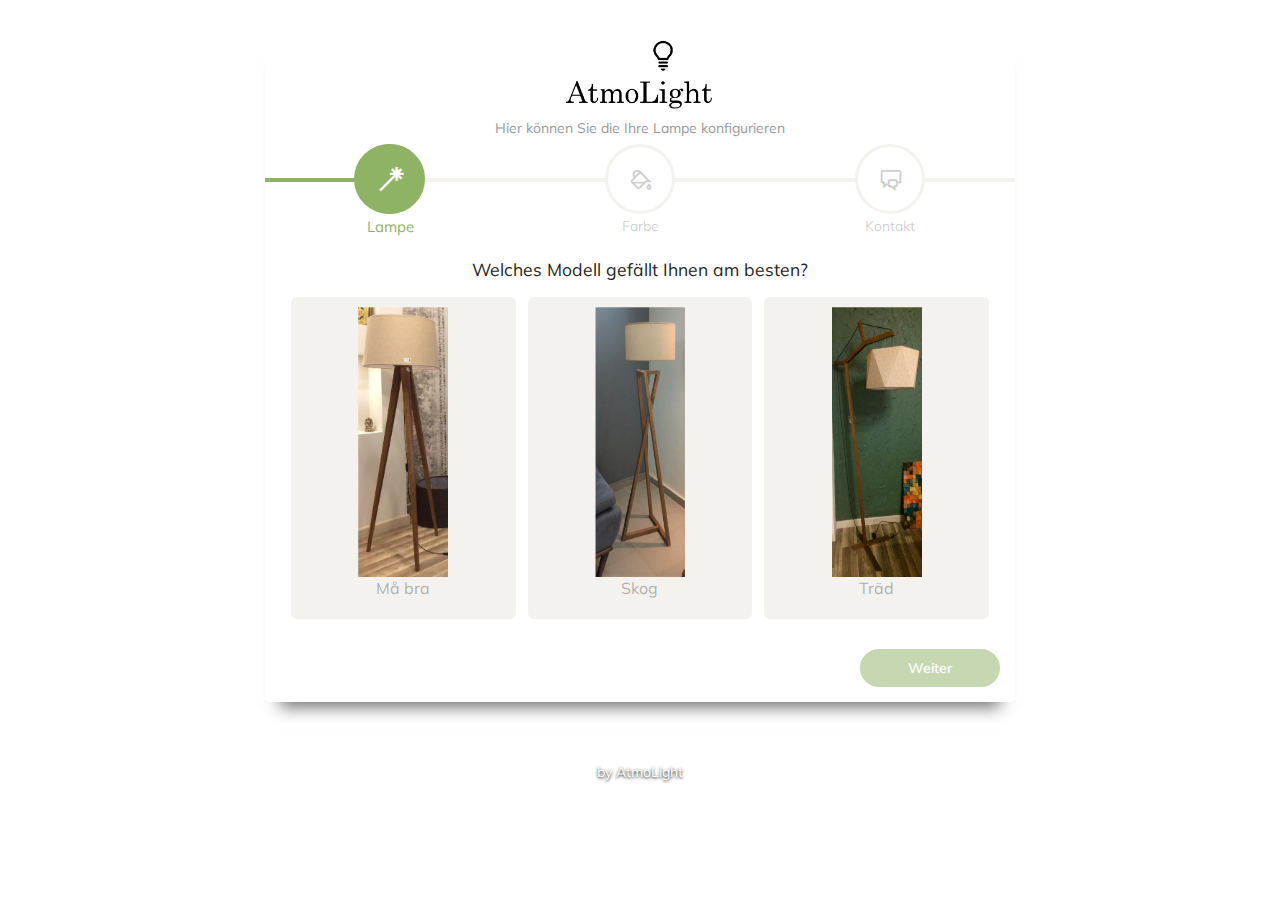
==== index.html @ bc097763 "renqme index" ====
<!doctype html>
<html lang="en">
<head>
	<meta charset="utf-8" />
	<meta http-equiv="X-UA-Compatible" content="IE=edge,chrome=1" />
	<link rel="icon" type="image/png" href="assets/img/favicon.png" />
	<title></title>
	<meta content='width=device-width, initial-scale=1.0, maximum-scale=1.0, user-scalable=0' name='viewport' />
    <meta name="viewport" content="width=device-width" />
    <link href="assets/css/bootstrap.min.css" rel="stylesheet" />
	<link href="assets/css/paper-bootstrap-wizard.css" rel="stylesheet" />
    <link href="https://netdna.bootstrapcdn.com/font-awesome/4.4.0/css/font-awesome.css" rel="stylesheet">
	<link href='https://fonts.googleapis.com/css?family=Muli:400,300' rel='stylesheet' type='text/css'>
	<link href="assets/css/themify-icons.css" rel="stylesheet">
	</head>
	<body>
	<div class="image-container set-full-height" style="background-image: url('assets/img/bg.png')">
	    <div class="container">
	        <div class="row">
		        <div class="col-sm-8 col-sm-offset-2">
		            <div class="wizard-container">
		                <div class="card wizard-card" data-color="red" id="wizard">
		                <form action="" method="">
		                    	<div class="wizard-header">
		                        	<div style="text-align: center;padding-bottom: 10px"><img src="assets/img/logos.png" width="150"></div>
		                        	
		                        	<p class="category">Hier können Sie die Ihre Lampe konfigurieren</p>
		                    	</div>
								<div class="wizard-navigation">
									<div class="progress-with-circle">
									    <div class="progress-bar" role="progressbar" aria-valuenow="1" aria-valuemin="1" aria-valuemax="4" style="width: 15%;"></div>
									</div>
									<ul>
			                            <li>
											<a href="#lampes" data-toggle="tab">
												<div class="icon-circle">
													<i class="ti-wand"></i>
												</div>
												Lampe
											</a>
										</li>
			                            <li>
											<a href="#farbe" data-toggle="tab">
												<div class="icon-circle">
													<i class="ti-paint-bucket"></i>
												</div>
												Farbe
											</a>
										</li>
			                            <li>
											<a href="#contact" data-toggle="tab">
												<div class="icon-circle">
													<i class="ti-comments"></i>
												</div>
												Kontakt
											</a>
										</li>
			                        </ul>
								</div>
		                        <div class="tab-content">
		                        	<div class="tab-pane" id="lampes">
		                                <h5 class="info-text">Welches Modell gefällt Ihnen am besten?</h5>
		                                <div class="row">
		                                    <div class="col-sm-12">
		                                        <div class="col-sm-4">
													<div class="choice choix" data-toggle="wizard-radio" id="pic1">
		                                                <input type="radio" name="lampes" value="Må bra">
		                                                <div class="card card-checkboxes card-hover-effect">
		                                                    <img src="assets/img/Unbenannt.png" width="90" height="270">
															<p>Må bra</p>
		                                                </div>
		                                            </div>
		                                        </div>
		                                        <div class="col-sm-4">
													<div class="choice choix" data-toggle="wizard-radio" id="pic2">
		                                                <input type="radio" name="lampes" value="Skog">
		                                                <div class="card card-checkboxes card-hover-effect">
		                                                    <img src="assets/img/Unbenannt2.png" width="90" height="270">
															<p>Skog</p>
		                                                </div>
		                                            </div>
		                                        </div>
		                                        <div class="col-sm-4">
													<div class="choice choix" data-toggle="wizard-radio" id="pic3">
		                                                <input type="radio" name="lampes" value="Träd">
		                                                <div class="card card-checkboxes card-hover-effect">
		                                                    <img src="assets/img/Unbenannt3.png" width="90" height="270">
															<p>Träd</p>
		                                                </div>
		                                            </div>
		                                        </div>
		                                    </div>
		                                </div>
		                            </div>
		                            <div class="tab-pane" id="farbe">
		                                <div class="row">
		                                    <div class="col-sm-12">
		                                        <div class="col-sm-4"  id="mychoice" style="margin-top: 50px"></div>
		                                        <div class="col-sm-8">
		                               			 <h5 class="info-text">Welche Farbe soll der Lampenschirm haben?</h5>
			                                        <div class="col-sm-4">
														<div class="choice head" data-toggle="wizard-radio">
			                                                <input type="radio" name="headcolor" value="Black">
			                                                <div class="card card-checkboxes card-hover-effect">
			                                                    <img src="assets/img/Grau.jpg" width="80" height="80">
																<p>Grau</p>
			                                                </div>
			                                            </div>
			                                        </div>
			                                        <div class="col-sm-4">
														<div class="choice head" data-toggle="wizard-radio">
			                                                <input type="radio" name="headcolor" value="Beige">
			                                                <div class="card card-checkboxes card-hover-effect">
			                                                    <img src="assets/img/beige.jpg" width="80" height="80">
																<p>Beige</p>
			                                                </div>
			                                            </div>
			                                        </div>
			                                        <div class="col-sm-4">
														<div class="choice head" data-toggle="wizard-radio">
			                                                <input type="radio" name="headcolor" value="White">
			                                                <div class="card card-checkboxes card-hover-effect">
			                                                    <img src="assets/img/Weiß.jpg" width="80" height="80">
																<p>Weiß</p>
			                                                </div>
			                                            </div>
			                                        </div>
		                                		<h5 class="info-text">Welche Holzart favorisieren Sie? </h5>
			                                        <div class="col-sm-4">
														<div class="choice leg" data-toggle="wizard-radio">
			                                                <input type="radio" name="legcolor" value="Rosenholz">
			                                                <div class="card card-checkboxes card-hover-effect">
			                                                    <img src="assets/img/Rosenholz.jpg" width="80" height="80">
																<p>Rosenholz</p>
			                                                </div>
			                                            </div>
			                                        </div>
			                                        <div class="col-sm-4">
														<div class="choice leg" data-toggle="wizard-radio">
			                                                <input type="radio" name="legcolor" value="Walnussholz">
			                                                <div class="card card-checkboxes card-hover-effect">
			                                                    <img src="assets/img/Walnussholz.jpg" width="80" height="80">
																<p>Walnussholz</p>
			                                                </div>
			                                            </div>
			                                        </div>
			                                        <div class="col-sm-4">
														<div class="choice leg" data-toggle="wizard-radio">
			                                                <input type="radio" name="legcolor" value="Kirschholz">
			                                                <div class="card card-checkboxes card-hover-effect">
			                                                    <img src="assets/img/Kirschholz.jpg" width="80" height="80">
																<p>Kirschholz</p>
			                                                </div>
			                                            </div>
			                                        </div>
		                                        </div>
		                                    </div>
		                                </div>
		                            </div>
		                            <div class="tab-pane" id="contact">
		                                <div class="row">
		                                    <h5 class="info-text"> Schreiben Sie uns eine kleine Beschreibung. </h5>
		                                    <h5 class="info-text">
		                                    	
		                                    </h5>
		                                    <div class="col-sm-4 col-sm-offset-1">
		                                    	<div><label style="padding-right: 5px">Lampe : </label><span style="color: #9A9A9A;font-size: 16px;padding-right: 25px" id="lmp"></span></div>
		                                    	<div><label style="padding-right: 5px">HeadFarbe : </label> <span style="color: #9A9A9A;font-size: 16px;padding-right: 25px" id="hf"></span></div>
		                                    	<div><label style="padding-right: 5px">louhFarbe: </label> <span style="color: #9A9A9A;font-size: 16px;padding-right: 25px" id="lf"></span></div>
		                                        <div class="form-group">
		                                            <label>Name</label>
		                                            <input type="text" name="name" id="name" class="form-control" placeholder="Name">
		                                        </div>
		                                        <div class="form-group">
		                                            <label>Email</label>
		                                            <input type="email" name="email" id="email" class="form-control" placeholder="E-mail">
		                                        </div>
		                                        <div class="form-group">
		                                            <input type="checkbox" name="newsletter" id="newsletter" value="true"> 
													<label for="newsletter"> Newsletter</label>
		                                        </div>
		                                    </div>
		                                    <div class="col-sm-4 col-sm-offset-1">
		                                    	<div id="finalProduct"></div>
		                                    </div>
		                                </div>
		                            </div>
		                        </div>
		                        <div class="wizard-footer">
	                            	<div class="pull-right">
	                                    <input type='button' class='btn btn-next btn-fill btn-danger btn-wd' name='next' disabled="disabled" value='Weiter' />
	                                    <input type='button' class='btn btn-finish btn-fill btn-danger btn-wd finish' name='finish' disabled="disabled" value='Beenden' />
									</div>
	                                <div class="pull-left">
	                                    <input type='button' class='btn btn-previous btn-default btn-wd' name='previous' value='Zurück' />
	                                </div>
	                                <div class="clearfix"></div>
		                        </div>
		                    </form>
		                </div>
		            </div> 
		        </div>
	        </div> 
	    </div> 
		<div class="footer">
	        <div class="container text-center">
	             by AtmoLight</a>
	        </div>
	    </div>
	</div>
</body>

	<script src="assets/js/jquery-2.2.4.min.js" type="text/javascript"></script>
	<script src="assets/js/bootstrap.min.js" type="text/javascript"></script>
	<script src="assets/js/jquery.bootstrap.wizard.js" type="text/javascript"></script>
	<script src="assets/js/paper-bootstrap-wizard.js" type="text/javascript"></script>
	<script src="assets/js/jquery.validate.min.js" type="text/javascript"></script>

</html>
---- assets/css/themify-icons.css ----
@font-face {
	font-family: 'themify';
	src:url('../fonts/themify.eot?-fvbane');
	src:url('../fonts/themify.eot?#iefix-fvbane') format('embedded-opentype'),
		url('../fonts/themify.woff?-fvbane') format('woff'),
		url('../fonts/themify.ttf?-fvbane') format('truetype'),
		url('../fonts/themify.svg?-fvbane#themify') format('svg');
	font-weight: normal;
	font-style: normal;
}

[class^="ti-"], [class*=" ti-"] {
	font-family: 'themify';
	speak: none;
	font-style: normal;
	font-weight: bold;
	font-variant: normal;
	text-transform: none;
	line-height: 1;

	/* Better Font Rendering =========== */
	-webkit-font-smoothing: antialiased;
	-moz-osx-font-smoothing: grayscale;
}

.ti-wand:before {
	content: "\e600";
}
.ti-volume:before {
	content: "\e601";
}
.ti-user:before {
	content: "\e602";
}
.ti-unlock:before {
	content: "\e603";
}
.ti-unlink:before {
	content: "\e604";
}
.ti-trash:before {
	content: "\e605";
}
.ti-thought:before {
	content: "\e606";
}
.ti-target:before {
	content: "\e607";
}
.ti-tag:before {
	content: "\e608";
}
.ti-tablet:before {
	content: "\e609";
}
.ti-star:before {
	content: "\e60a";
}
.ti-spray:before {
	content: "\e60b";
}
.ti-signal:before {
	content: "\e60c";
}
.ti-shopping-cart:before {
	content: "\e60d";
}
.ti-shopping-cart-full:before {
	content: "\e60e";
}
.ti-settings:before {
	content: "\e60f";
}
.ti-search:before {
	content: "\e610";
}
.ti-zoom-in:before {
	content: "\e611";
}
.ti-zoom-out:before {
	content: "\e612";
}
.ti-cut:before {
	content: "\e613";
}
.ti-ruler:before {
	content: "\e614";
}
.ti-ruler-pencil:before {
	content: "\e615";
}
.ti-ruler-alt:before {
	content: "\e616";
}
.ti-bookmark:before {
	content: "\e617";
}
.ti-bookmark-alt:before {
	content: "\e618";
}
.ti-reload:before {
	content: "\e619";
}
.ti-plus:before {
	content: "\e61a";
}
.ti-pin:before {
	content: "\e61b";
}
.ti-pencil:before {
	content: "\e61c";
}
.ti-pencil-alt:before {
	content: "\e61d";
}
.ti-paint-roller:before {
	content: "\e61e";
}
.ti-paint-bucket:before {
	content: "\e61f";
}
.ti-na:before {
	content: "\e620";
}
.ti-mobile:before {
	content: "\e621";
}
.ti-minus:before {
	content: "\e622";
}
.ti-medall:before {
	content: "\e623";
}
.ti-medall-alt:before {
	content: "\e624";
}
.ti-marker:before {
	content: "\e625";
}
.ti-marker-alt:before {
	content: "\e626";
}
.ti-arrow-up:before {
	content: "\e627";
}
.ti-arrow-right:before {
	content: "\e628";
}
.ti-arrow-left:before {
	content: "\e629";
}
.ti-arrow-down:before {
	content: "\e62a";
}
.ti-lock:before {
	content: "\e62b";
}
.ti-location-arrow:before {
	content: "\e62c";
}
.ti-link:before {
	content: "\e62d";
}
.ti-layout:before {
	content: "\e62e";
}
.ti-layers:before {
	content: "\e62f";
}
.ti-layers-alt:before {
	content: "\e630";
}
.ti-key:before {
	content: "\e631";
}
.ti-import:before {
	content: "\e632";
}
.ti-image:before {
	content: "\e633";
}
.ti-heart:before {
	content: "\e634";
}
.ti-heart-broken:before {
	content: "\e635";
}
.ti-hand-stop:before {
	content: "\e636";
}
.ti-hand-open:before {
	content: "\e637";
}
.ti-hand-drag:before {
	content: "\e638";
}
.ti-folder:before {
	content: "\e639";
}
.ti-flag:before {
	content: "\e63a";
}
.ti-flag-alt:before {
	content: "\e63b";
}
.ti-flag-alt-2:before {
	content: "\e63c";
}
.ti-eye:before {
	content: "\e63d";
}
.ti-export:before {
	content: "\e63e";
}
.ti-exchange-vertical:before {
	content: "\e63f";
}
.ti-desktop:before {
	content: "\e640";
}
.ti-cup:before {
	content: "\e641";
}
.ti-crown:before {
	content: "\e642";
}
.ti-comments:before {
	content: "\e643";
}
.ti-comment:before {
	content: "\e644";
}
.ti-comment-alt:before {
	content: "\e645";
}
.ti-close:before {
	content: "\e646";
}
.ti-clip:before {
	content: "\e647";
}
.ti-angle-up:before {
	content: "\e648";
}
.ti-angle-right:before {
	content: "\e649";
}
.ti-angle-left:before {
	content: "\e64a";
}
.ti-angle-down:before {
	content: "\e64b";
}
.ti-check:before {
	content: "\e64c";
}
.ti-check-box:before {
	content: "\e64d";
}
.ti-camera:before {
	content: "\e64e";
}
.ti-announcement:before {
	content: "\e64f";
}
.ti-brush:before {
	content: "\e650";
}
.ti-briefcase:before {
	content: "\e651";
}
.ti-bolt:before {
	content: "\e652";
}
.ti-bolt-alt:before {
	content: "\e653";
}
.ti-blackboard:before {
	content: "\e654";
}
.ti-bag:before {
	content: "\e655";
}
.ti-move:before {
	content: "\e656";
}
.ti-arrows-vertical:before {
	content: "\e657";
}
.ti-arrows-horizontal:before {
	content: "\e658";
}
.ti-fullscreen:before {
	content: "\e659";
}
.ti-arrow-top-right:before {
	content: "\e65a";
}
.ti-arrow-top-left:before {
	content: "\e65b";
}
.ti-arrow-circle-up:before {
	content: "\e65c";
}
.ti-arrow-circle-right:before {
	content: "\e65d";
}
.ti-arrow-circle-left:before {
	content: "\e65e";
}
.ti-arrow-circle-down:before {
	content: "\e65f";
}
.ti-angle-double-up:before {
	content: "\e660";
}
.ti-angle-double-right:before {
	content: "\e661";
}
.ti-angle-double-left:before {
	content: "\e662";
}
.ti-angle-double-down:before {
	content: "\e663";
}
.ti-zip:before {
	content: "\e664";
}
.ti-world:before {
	content: "\e665";
}
.ti-wheelchair:before {
	content: "\e666";
}
.ti-view-list:before {
	content: "\e667";
}
.ti-view-list-alt:before {
	content: "\e668";
}
.ti-view-grid:before {
	content: "\e669";
}
.ti-uppercase:before {
	content: "\e66a";
}
.ti-upload:before {
	content: "\e66b";
}
.ti-underline:before {
	content: "\e66c";
}
.ti-truck:before {
	content: "\e66d";
}
.ti-timer:before {
	content: "\e66e";
}
.ti-ticket:before {
	content: "\e66f";
}
.ti-thumb-up:before {
	content: "\e670";
}
.ti-thumb-down:before {
	content: "\e671";
}
.ti-text:before {
	content: "\e672";
}
.ti-stats-up:before {
	content: "\e673";
}
.ti-stats-down:before {
	content: "\e674";
}
.ti-split-v:before {
	content: "\e675";
}
.ti-split-h:before {
	content: "\e676";
}
.ti-smallcap:before {
	content: "\e677";
}
.ti-shine:before {
	content: "\e678";
}
.ti-shift-right:before {
	content: "\e679";
}
.ti-shift-left:before {
	content: "\e67a";
}
.ti-shield:before {
	content: "\e67b";
}
.ti-notepad:before {
	content: "\e67c";
}
.ti-server:before {
	content: "\e67d";
}
.ti-quote-right:before {
	content: "\e67e";
}
.ti-quote-left:before {
	content: "\e67f";
}
.ti-pulse:before {
	content: "\e680";
}
.ti-printer:before {
	content: "\e681";
}
.ti-power-off:before {
	content: "\e682";
}
.ti-plug:before {
	content: "\e683";
}
.ti-pie-chart:before {
	content: "\e684";
}
.ti-paragraph:before {
	content: "\e685";
}
.ti-panel:before {
	content: "\e686";
}
.ti-package:before {
	content: "\e687";
}
.ti-music:before {
	content: "\e688";
}
.ti-music-alt:before {
	content: "\e689";
}
.ti-mouse:before {
	content: "\e68a";
}
.ti-mouse-alt:before {
	content: "\e68b";
}
.ti-money:before {
	content: "\e68c";
}
.ti-microphone:before {
	content: "\e68d";
}
.ti-menu:before {
	content: "\e68e";
}
.ti-menu-alt:before {
	content: "\e68f";
}
.ti-map:before {
	content: "\e690";
}
.ti-map-alt:before {
	content: "\e691";
}
.ti-loop:before {
	content: "\e692";
}
.ti-location-pin:before {
	content: "\e693";
}
.ti-list:before {
	content: "\e694";
}
.ti-light-bulb:before {
	content: "\e695";
}
.ti-Italic:before {
	content: "\e696";
}
.ti-info:before {
	content: "\e697";
}
.ti-infinite:before {
	content: "\e698";
}
.ti-id-badge:before {
	content: "\e699";
}
.ti-hummer:before {
	content: "\e69a";
}
.ti-home:before {
	content: "\e69b";
}
.ti-help:before {
	content: "\e69c";
}
.ti-headphone:before {
	content: "\e69d";
}
.ti-harddrives:before {
	content: "\e69e";
}
.ti-harddrive:before {
	content: "\e69f";
}
.ti-gift:before {
	content: "\e6a0";
}
.ti-game:before {
	content: "\e6a1";
}
.ti-filter:before {
	content: "\e6a2";
}
.ti-files:before {
	content: "\e6a3";
}
.ti-file:before {
	content: "\e6a4";
}
.ti-eraser:before {
	content: "\e6a5";
}
.ti-envelope:before {
	content: "\e6a6";
}
.ti-download:before {
	content: "\e6a7";
}
.ti-direction:before {
	content: "\e6a8";
}
.ti-direction-alt:before {
	content: "\e6a9";
}
.ti-dashboard:before {
	content: "\e6aa";
}
.ti-control-stop:before {
	content: "\e6ab";
}
.ti-control-shuffle:before {
	content: "\e6ac";
}
.ti-control-play:before {
	content: "\e6ad";
}
.ti-control-pause:before {
	content: "\e6ae";
}
.ti-control-forward:before {
	content: "\e6af";
}
.ti-control-backward:before {
	content: "\e6b0";
}
.ti-cloud:before {
	content: "\e6b1";
}
.ti-cloud-up:before {
	content: "\e6b2";
}
.ti-cloud-down:before {
	content: "\e6b3";
}
.ti-clipboard:before {
	content: "\e6b4";
}
.ti-car:before {
	content: "\e6b5";
}
.ti-calendar:before {
	content: "\e6b6";
}
.ti-book:before {
	content: "\e6b7";
}
.ti-bell:before {
	content: "\e6b8";
}
.ti-basketball:before {
	content: "\e6b9";
}
.ti-bar-chart:before {
	content: "\e6ba";
}
.ti-bar-chart-alt:before {
	content: "\e6bb";
}
.ti-back-right:before {
	content: "\e6bc";
}
.ti-back-left:before {
	content: "\e6bd";
}
.ti-arrows-corner:before {
	content: "\e6be";
}
.ti-archive:before {
	content: "\e6bf";
}
.ti-anchor:before {
	content: "\e6c0";
}
.ti-align-right:before {
	content: "\e6c1";
}
.ti-align-left:before {
	content: "\e6c2";
}
.ti-align-justify:before {
	content: "\e6c3";
}
.ti-align-center:before {
	content: "\e6c4";
}
.ti-alert:before {
	content: "\e6c5";
}
.ti-alarm-clock:before {
	content: "\e6c6";
}
.ti-agenda:before {
	content: "\e6c7";
}
.ti-write:before {
	content: "\e6c8";
}
.ti-window:before {
	content: "\e6c9";
}
.ti-widgetized:before {
	content: "\e6ca";
}
.ti-widget:before {
	content: "\e6cb";
}
.ti-widget-alt:before {
	content: "\e6cc";
}
.ti-wallet:before {
	content: "\e6cd";
}
.ti-video-clapper:before {
	content: "\e6ce";
}
.ti-video-camera:before {
	content: "\e6cf";
}
.ti-vector:before {
	content: "\e6d0";
}
.ti-themify-logo:before {
	content: "\e6d1";
}
.ti-themify-favicon:before {
	content: "\e6d2";
}
.ti-themify-favicon-alt:before {
	content: "\e6d3";
}
.ti-support:before {
	content: "\e6d4";
}
.ti-stamp:before {
	content: "\e6d5";
}
.ti-split-v-alt:before {
	content: "\e6d6";
}
.ti-slice:before {
	content: "\e6d7";
}
.ti-shortcode:before {
	content: "\e6d8";
}
.ti-shift-right-alt:before {
	content: "\e6d9";
}
.ti-shift-left-alt:before {
	content: "\e6da";
}
.ti-ruler-alt-2:before {
	content: "\e6db";
}
.ti-receipt:before {
	content: "\e6dc";
}
.ti-pin2:before {
	content: "\e6dd";
}
.ti-pin-alt:before {
	content: "\e6de";
}
.ti-pencil-alt2:before {
	content: "\e6df";
}
.ti-palette:before {
	content: "\e6e0";
}
.ti-more:before {
	content: "\e6e1";
}
.ti-more-alt:before {
	content: "\e6e2";
}
.ti-microphone-alt:before {
	content: "\e6e3";
}
.ti-magnet:before {
	content: "\e6e4";
}
.ti-line-double:before {
	content: "\e6e5";
}
.ti-line-dotted:before {
	content: "\e6e6";
}
.ti-line-dashed:before {
	content: "\e6e7";
}
.ti-layout-width-full:before {
	content: "\e6e8";
}
.ti-layout-width-default:before {
	content: "\e6e9";
}
.ti-layout-width-default-alt:before {
	content: "\e6ea";
}
.ti-layout-tab:before {
	content: "\e6eb";
}
.ti-layout-tab-window:before {
	content: "\e6ec";
}
.ti-layout-tab-v:before {
	content: "\e6ed";
}
.ti-layout-tab-min:before {
	content: "\e6ee";
}
.ti-layout-slider:before {
	content: "\e6ef";
}
.ti-layout-slider-alt:before {
	content: "\e6f0";
}
.ti-layout-sidebar-right:before {
	content: "\e6f1";
}
.ti-layout-sidebar-none:before {
	content: "\e6f2";
}
.ti-layout-sidebar-left:before {
	content: "\e6f3";
}
.ti-layout-placeholder:before {
	content: "\e6f4";
}
.ti-layout-menu:before {
	content: "\e6f5";
}
.ti-layout-menu-v:before {
	content: "\e6f6";
}
.ti-layout-menu-separated:before {
	content: "\e6f7";
}
.ti-layout-menu-full:before {
	content: "\e6f8";
}
.ti-layout-media-right-alt:before {
	content: "\e6f9";
}
.ti-layout-media-right:before {
	content: "\e6fa";
}
.ti-layout-media-overlay:before {
	content: "\e6fb";
}
.ti-layout-media-overlay-alt:before {
	content: "\e6fc";
}
.ti-layout-media-overlay-alt-2:before {
	content: "\e6fd";
}
.ti-layout-media-left-alt:before {
	content: "\e6fe";
}
.ti-layout-media-left:before {
	content: "\e6ff";
}
.ti-layout-media-center-alt:before {
	content: "\e700";
}
.ti-layout-media-center:before {
	content: "\e701";
}
.ti-layout-list-thumb:before {
	content: "\e702";
}
.ti-layout-list-thumb-alt:before {
	content: "\e703";
}
.ti-layout-list-post:before {
	content: "\e704";
}
.ti-layout-list-large-image:before {
	content: "\e705";
}
.ti-layout-line-solid:before {
	content: "\e706";
}
.ti-layout-grid4:before {
	content: "\e707";
}
.ti-layout-grid3:before {
	content: "\e708";
}
.ti-layout-grid2:before {
	content: "\e709";
}
.ti-layout-grid2-thumb:before {
	content: "\e70a";
}
.ti-layout-cta-right:before {
	content: "\e70b";
}
.ti-layout-cta-left:before {
	content: "\e70c";
}
.ti-layout-cta-center:before {
	content: "\e70d";
}
.ti-layout-cta-btn-right:before {
	content: "\e70e";
}
.ti-layout-cta-btn-left:before {
	content: "\e70f";
}
.ti-layout-column4:before {
	content: "\e710";
}
.ti-layout-column3:before {
	content: "\e711";
}
.ti-layout-column2:before {
	content: "\e712";
}
.ti-layout-accordion-separated:before {
	content: "\e713";
}
.ti-layout-accordion-merged:before {
	content: "\e714";
}
.ti-layout-accordion-list:before {
	content: "\e715";
}
.ti-ink-pen:before {
	content: "\e716";
}
.ti-info-alt:before {
	content: "\e717";
}
.ti-help-alt:before {
	content: "\e718";
}
.ti-headphone-alt:before {
	content: "\e719";
}
.ti-hand-point-up:before {
	content: "\e71a";
}
.ti-hand-point-right:before {
	content: "\e71b";
}
.ti-hand-point-left:before {
	content: "\e71c";
}
.ti-hand-point-down:before {
	content: "\e71d";
}
.ti-gallery:before {
	content: "\e71e";
}
.ti-face-smile:before {
	content: "\e71f";
}
.ti-face-sad:before {
	content: "\e720";
}
.ti-credit-card:before {
	content: "\e721";
}
.ti-control-skip-forward:before {
	content: "\e722";
}
.ti-control-skip-backward:before {
	content: "\e723";
}
.ti-control-record:before {
	content: "\e724";
}
.ti-control-eject:before {
	content: "\e725";
}
.ti-comments-smiley:before {
	content: "\e726";
}
.ti-brush-alt:before {
	content: "\e727";
}
.ti-youtube:before {
	content: "\e728";
}
.ti-vimeo:before {
	content: "\e729";
}
.ti-twitter:before {
	content: "\e72a";
}
.ti-time:before {
	content: "\e72b";
}
.ti-tumblr:before {
	content: "\e72c";
}
.ti-skype:before {
	content: "\e72d";
}
.ti-share:before {
	content: "\e72e";
}
.ti-share-alt:before {
	content: "\e72f";
}
.ti-rocket:before {
	content: "\e730";
}
.ti-pinterest:before {
	content: "\e731";
}
.ti-new-window:before {
	content: "\e732";
}
.ti-microsoft:before {
	content: "\e733";
}
.ti-list-ol:before {
	content: "\e734";
}
.ti-linkedin:before {
	content: "\e735";
}
.ti-layout-sidebar-2:before {
	content: "\e736";
}
.ti-layout-grid4-alt:before {
	content: "\e737";
}
.ti-layout-grid3-alt:before {
	content: "\e738";
}
.ti-layout-grid2-alt:before {
	content: "\e739";
}
.ti-layout-column4-alt:before {
	content: "\e73a";
}
.ti-layout-column3-alt:before {
	content: "\e73b";
}
.ti-layout-column2-alt:before {
	content: "\e73c";
}
.ti-instagram:before {
	content: "\e73d";
}
.ti-google:before {
	content: "\e73e";
}
.ti-github:before {
	content: "\e73f";
}
.ti-flickr:before {
	content: "\e740";
}
.ti-facebook:before {
	content: "\e741";
}
.ti-dropbox:before {
	content: "\e742";
}
.ti-dribbble:before {
	content: "\e743";
}
.ti-apple:before {
	content: "\e744";
}
.ti-android:before {
	content: "\e745";
}
.ti-save:before {
	content: "\e746";
}
.ti-save-alt:before {
	content: "\e747";
}
.ti-yahoo:before {
	content: "\e748";
}
.ti-wordpress:before {
	content: "\e749";
}
.ti-vimeo-alt:before {
	content: "\e74a";
}
.ti-twitter-alt:before {
	content: "\e74b";
}
.ti-tumblr-alt:before {
	content: "\e74c";
}
.ti-trello:before {
	content: "\e74d";
}
.ti-stack-overflow:before {
	content: "\e74e";
}
.ti-soundcloud:before {
	content: "\e74f";
}
.ti-sharethis:before {
	content: "\e750";
}
.ti-sharethis-alt:before {
	content: "\e751";
}
.ti-reddit:before {
	content: "\e752";
}
.ti-pinterest-alt:before {
	content: "\e753";
}
.ti-microsoft-alt:before {
	content: "\e754";
}
.ti-linux:before {
	content: "\e755";
}
.ti-jsfiddle:before {
	content: "\e756";
}
.ti-joomla:before {
	content: "\e757";
}
.ti-html5:before {
	content: "\e758";
}
.ti-flickr-alt:before {
	content: "\e759";
}
.ti-email:before {
	content: "\e75a";
}
.ti-drupal:before {
	content: "\e75b";
}
.ti-dropbox-alt:before {
	content: "\e75c";
}
.ti-css3:before {
	content: "\e75d";
}
.ti-rss:before {
	content: "\e75e";
}
.ti-rss-alt:before {
	content: "\e75f";
}
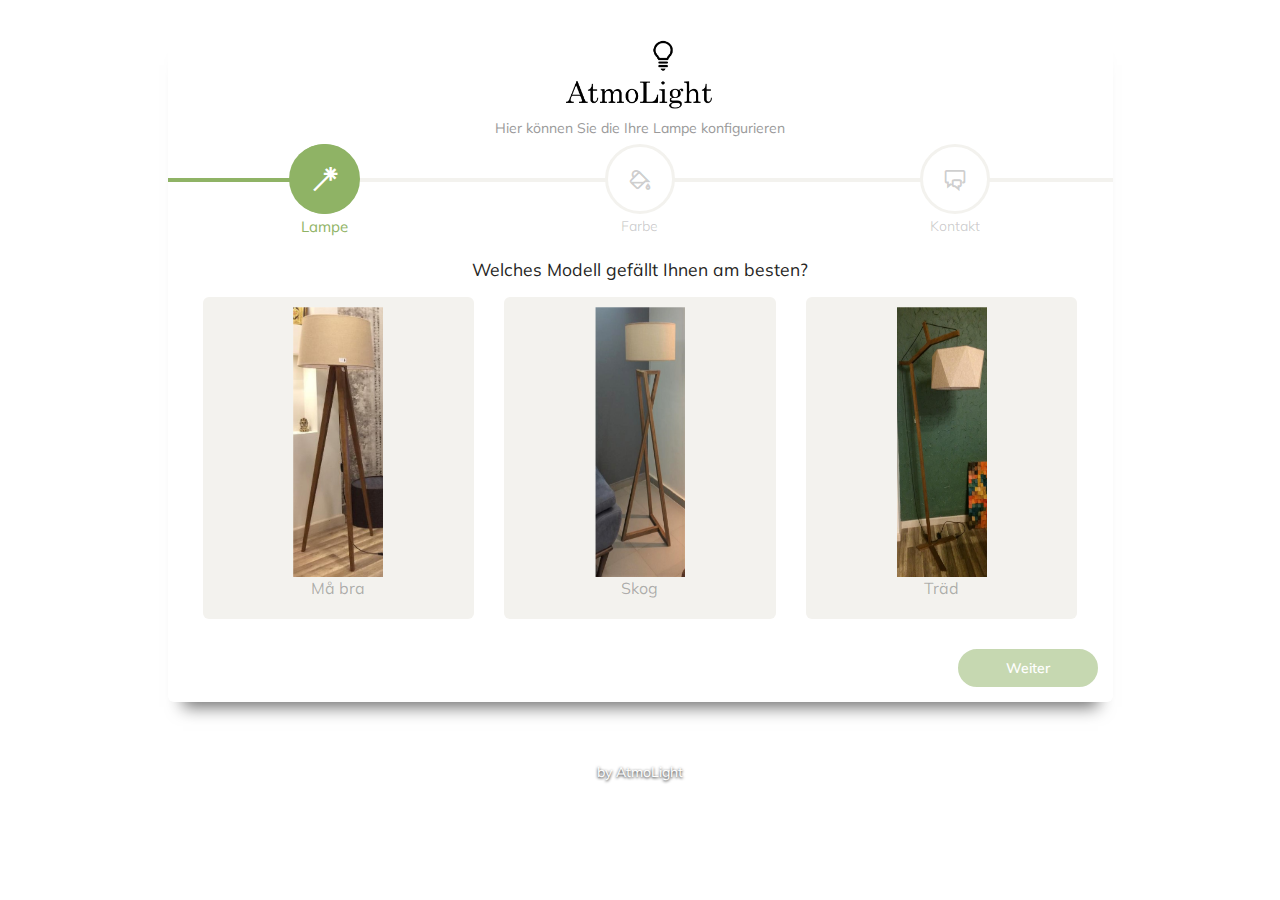
==== commit 85b3ccf9: "male container larger" ====
--- a/index.html
+++ b/index.html
@@ -17,7 +17,7 @@
 	<div class="image-container set-full-height" style="background-image: url('assets/img/bg.png')">
 	    <div class="container">
 	        <div class="row">
-		        <div class="col-sm-8 col-sm-offset-2">
+		        <div class="col-sm-10 col-sm-offset-1">
 		            <div class="wizard-container">
 		                <div class="card wizard-card" data-color="red" id="wizard">
 		                <form action="" method="">
@@ -100,7 +100,7 @@
 		                               			 <h5 class="info-text">Welche Farbe soll der Lampenschirm haben?</h5>
 			                                        <div class="col-sm-4">
 														<div class="choice head" data-toggle="wizard-radio">
-			                                                <input type="radio" name="headcolor" value="Black">
+			                                                <input type="radio" name="headcolor" value="Grau">
 			                                                <div class="card card-checkboxes card-hover-effect">
 			                                                    <img src="assets/img/Grau.jpg" width="80" height="80">
 																<p>Grau</p>
@@ -111,7 +111,7 @@
 														<div class="choice head" data-toggle="wizard-radio">
 			                                                <input type="radio" name="headcolor" value="Beige">
 			                                                <div class="card card-checkboxes card-hover-effect">
-			                                                    <img src="assets/img/beige.jpg" width="80" height="80">
+			                                                    <img src="assets/img/Beige.jpg" width="80" height="80">
 																<p>Beige</p>
 			                                                </div>
 			                                            </div>
